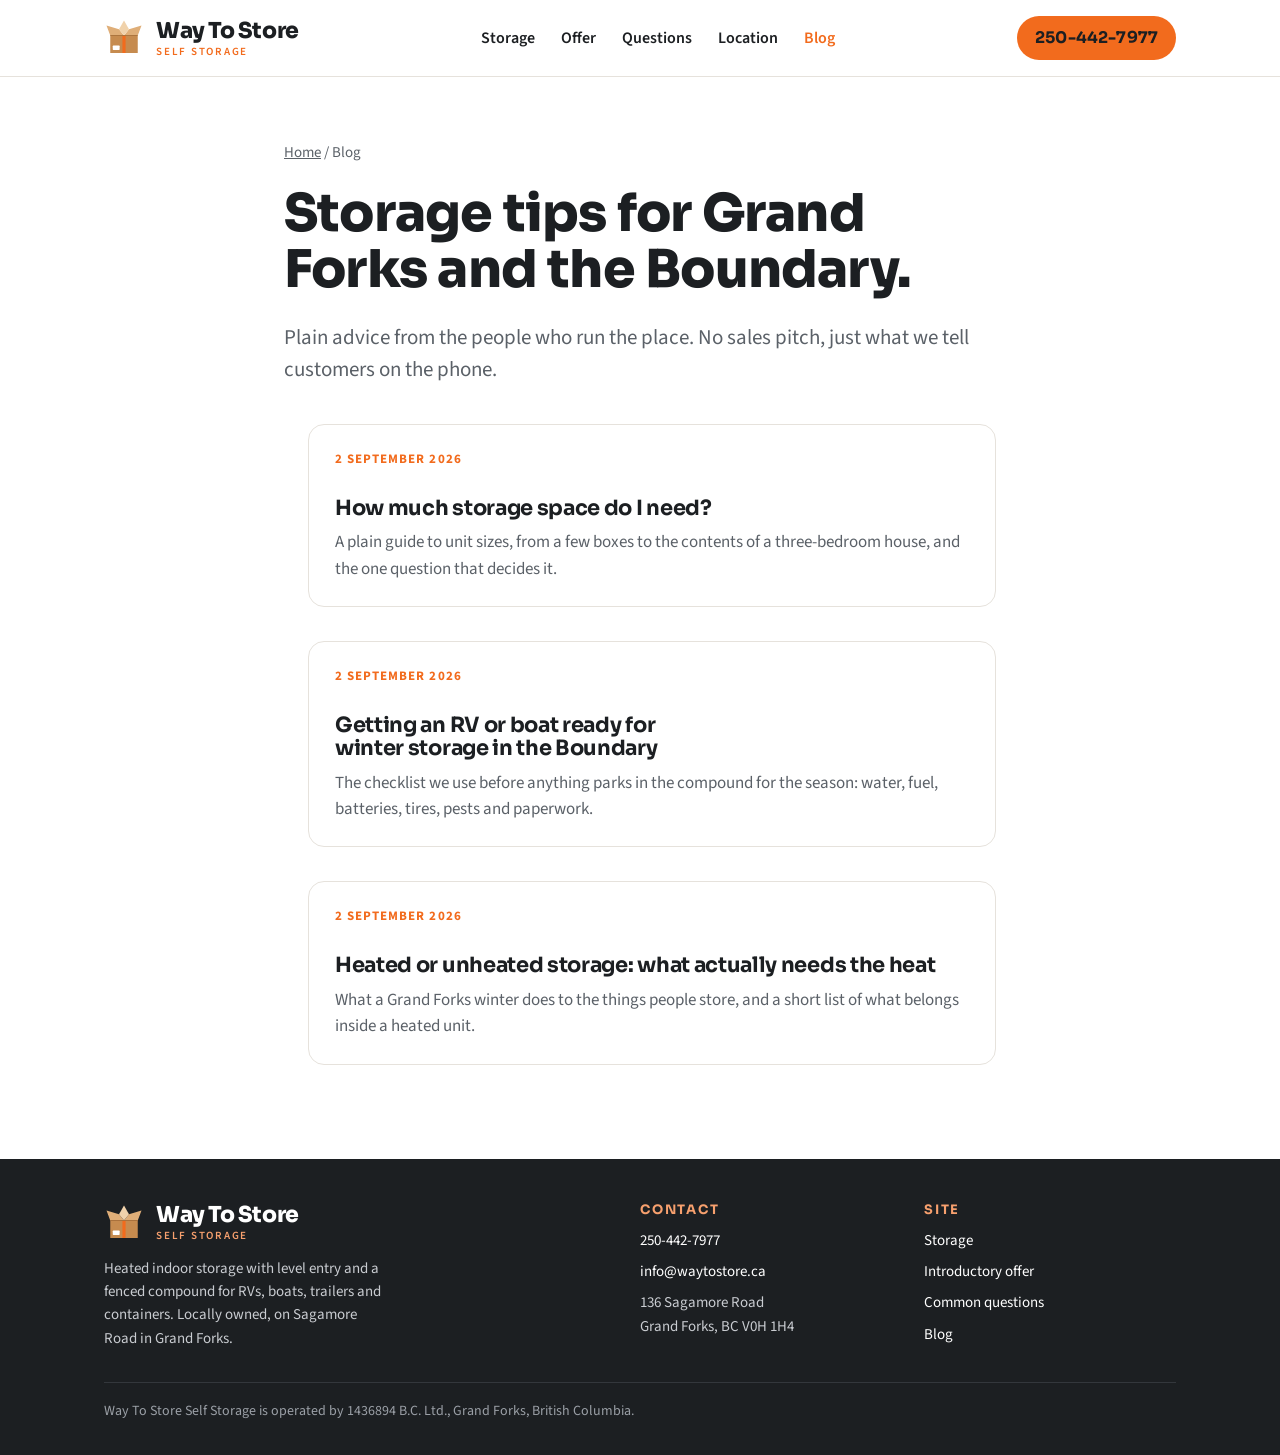
==== blog/index.html @ 2ebb9763 "Design v3: charcoal + tangerine palette, Sora headings, kraft carton logo Co-Authored-By: Claude Fab" ====
<!DOCTYPE html>
<html lang="en-CA">
<head>
<meta charset="utf-8">
<meta name="viewport" content="width=device-width, initial-scale=1">
<title>Storage Tips for Grand Forks and the Boundary | Way To Store Blog</title>
<meta name="description" content="Plain advice on storage from Way To Store Self Storage in Grand Forks, BC: choosing a unit size, preparing an RV or boat for winter storage, and what needs a heated unit.">
<link rel="canonical" href="https://waytostore.ca/blog/">
<link rel="icon" href="../favicon.svg" type="image/svg+xml">
<meta property="og:site_name" content="Way To Store Self Storage">
<meta property="og:title" content="Storage Tips | Way To Store Blog">
<meta property="og:description" content="Plain advice on storage from Way To Store Self Storage in Grand Forks, BC.">
<meta property="og:type" content="website">
<meta property="og:url" content="https://waytostore.ca/blog/">
<meta property="og:image" content="https://waytostore.ca/og-image.png">
<link rel="stylesheet" href="https://fonts.googleapis.com/css2?family=Sora:wght@600;700;800&family=Source+Sans+3:ital,wght@0,400;0,600;0,700;1,400&display=swap">
<link rel="stylesheet" href="../styles.css">
<script type="application/ld+json">
{
  "@context": "https://schema.org",
  "@type": "Blog",
  "name": "Way To Store Blog",
  "url": "https://waytostore.ca/blog/",
  "publisher": {"@type": "Organization", "name": "Way To Store Self Storage", "url": "https://waytostore.ca/"}
}
</script>
</head>
<body>
<header>
  <div class="wrap nav">
    <a class="brand" href="../"><svg class="mark" viewBox="0 0 64 64" aria-hidden="true"><path d="M10 28 H54 V56 H10 Z" fill="#c68b4f"/><path d="M10 28 L4 12 L24 18 L32 28 Z M54 28 L60 12 L40 18 L32 28 Z" fill="#dfae78"/><path d="M24 18 L32 4 L40 18 L32 28 Z" fill="#f0d2ab"/><rect x="29.5" y="28" width="5" height="28" fill="#f26b1d"/><path d="M10 28 H54" stroke="#a9713a" stroke-width="1.5"/><rect x="14" y="44" width="11" height="7" rx="1" fill="#ffffff"/></svg><span class="word"><b>Way To Store</b><small>Self Storage</small></span></a>
    <ul>
      <li><a href="../#storage">Storage</a></li>
      <li><a href="../#offer">Offer</a></li>
      <li><a href="../#faq">Questions</a></li>
      <li><a href="../#location">Location</a></li>
      <li><a href="../blog/" aria-current="page">Blog</a></li>
    </ul>
    <a class="btn" href="tel:+12504427977">250-442-7977</a>
  </div>
</header>

<main class="article">
  <div class="wrap">
    <div class="crumbs"><a href="../">Home</a> / Blog</div>
    <h1>Storage tips for Grand Forks and the Boundary.</h1>
    <p class="lede">Plain advice from the people who run the place. No sales pitch, just what we tell customers on the phone.</p>

    <ul class="post-list">
      <li>
        <time datetime="2026-09-02">2 September 2026</time>
        <h3><a href="how-much-storage-space-do-i-need.html">How much storage space do I need?</a></h3>
        <p>A plain guide to unit sizes, from a few boxes to the contents of a three-bedroom house, and the one question that decides it.</p>
      </li>
      <li>
        <time datetime="2026-09-02">2 September 2026</time>
        <h3><a href="winter-storage-rv-boat-boundary.html">Getting an RV or boat ready for winter storage in the Boundary</a></h3>
        <p>The checklist we use before anything parks in the compound for the season: water, fuel, batteries, tires, pests and paperwork.</p>
      </li>
      <li>
        <time datetime="2026-09-02">2 September 2026</time>
        <h3><a href="heated-vs-unheated-storage-grand-forks.html">Heated or unheated storage: what actually needs the heat</a></h3>
        <p>What a Grand Forks winter does to the things people store, and a short list of what belongs inside a heated unit.</p>
      </li>
    </ul>
  </div>
</main>

<footer>
  <div class="wrap">
    <div class="cols">
      <div>
        <a class="brand" href="../"><svg class="mark" viewBox="0 0 64 64" aria-hidden="true"><path d="M10 28 H54 V56 H10 Z" fill="#c68b4f"/><path d="M10 28 L4 12 L24 18 L32 28 Z M54 28 L60 12 L40 18 L32 28 Z" fill="#dfae78"/><path d="M24 18 L32 4 L40 18 L32 28 Z" fill="#f0d2ab"/><rect x="29.5" y="28" width="5" height="28" fill="#f26b1d"/><path d="M10 28 H54" stroke="#a9713a" stroke-width="1.5"/><rect x="14" y="44" width="11" height="7" rx="1" fill="#ffffff"/></svg><span class="word"><b>Way To Store</b><small>Self Storage</small></span></a>
        <p>Heated indoor storage with level entry and a fenced compound for RVs, boats, trailers and containers. Locally owned, on Sagamore Road in Grand Forks.</p>
      </div>
      <div>
        <h3>Contact</h3>
        <ul>
          <li><a href="tel:+12504427977">250-442-7977</a></li>
          <li><a href="mailto:info@waytostore.ca">info@waytostore.ca</a></li>
          <li>136 Sagamore Road<br>Grand Forks, BC V0H 1H4</li>
        </ul>
      </div>
      <div>
        <h3>Site</h3>
        <ul>
          <li><a href="../#storage">Storage</a></li>
          <li><a href="../#offer">Introductory offer</a></li>
          <li><a href="../#faq">Common questions</a></li>
          <li><a href="../blog/">Blog</a></li>
        </ul>
      </div>
    </div>
    <div class="legal">Way To Store Self Storage is operated by 1436894 B.C. Ltd., Grand Forks, British Columbia.</div>
  </div>
</footer>
</body>
</html>
---- styles.css ----
/* Way To Store Self Storage - shared styles
   Palette v3 (Mark, 2026-09-02): charcoal text on white, warm off-white tint bands, tangerine accent.
   Logo: kraft carton with tangerine tape. Deliberately distinct from HydraClean (navy / gold / red). */
:root{
  --white:#ffffff;
  --tint:#faf8f5;
  --tint-2:#f0ece6;
  --ink:#1c1f22;
  --ink-2:#5b6168;
  --line:#e6e2dc;
  --accent:#f26b1d;
  --accent-dark:#d5570f;
  --accent-soft:#fde3d3;
  --kraft:#c68b4f;
}
*{box-sizing:border-box}
html{scroll-behavior:smooth}
@media (prefers-reduced-motion: reduce){html{scroll-behavior:auto}}
body{margin:0;background:var(--white);color:var(--ink);font-family:"Source Sans 3","Segoe UI",Arial,sans-serif;font-size:18px;line-height:1.55}
a{color:var(--accent)}
a:focus-visible,button:focus-visible,summary:focus-visible{outline:3px solid var(--accent);outline-offset:3px}
img,svg{max-width:100%}
h1,h2,h3{font-family:"Sora","Segoe UI",Arial,sans-serif;line-height:1.08;margin:0;text-wrap:balance;letter-spacing:-.015em}
h1{font-size:clamp(40px,6vw,68px);font-weight:800}
h2{font-size:clamp(28px,3.8vw,40px);font-weight:700}
h3{font-size:22px;font-weight:700}
p{margin:0 0 16px;max-width:62ch}
.wrap{max-width:1120px;margin:0 auto;padding:0 24px}
.band{padding:72px 0}
.band.tint{background:var(--tint)}
.eyebrow{font-weight:700;font-size:14px;letter-spacing:.14em;text-transform:uppercase;color:var(--accent);margin-bottom:14px}
.btn{display:inline-block;background:var(--ink);color:var(--white);text-decoration:none;font-weight:700;padding:14px 24px;border-radius:999px;font-size:17px;white-space:nowrap;font-family:"Sora","Segoe UI",Arial,sans-serif;letter-spacing:.01em}
.btn:hover{background:#000}
.btn.ghost{background:transparent;color:var(--ink);border:2px solid var(--ink);padding:12px 22px}
.btn.ghost:hover{background:var(--tint)}
.btn.accent{background:var(--accent);color:var(--white)}
.btn.accent:hover{background:var(--accent-dark)}
.actions{display:flex;flex-wrap:wrap;gap:14px;margin-top:30px}

/* header + logo */
header{border-bottom:1px solid var(--line);background:var(--white);position:sticky;top:0;z-index:5}
.nav{display:flex;align-items:center;justify-content:space-between;gap:16px;height:76px}
.brand{display:flex;align-items:center;gap:12px;text-decoration:none;color:var(--ink)}
.brand .mark{width:40px;height:40px;flex:none}
.brand .word{display:flex;flex-direction:column;line-height:1}
.brand .word b{font-family:"Sora","Segoe UI",Arial,sans-serif;font-weight:800;font-size:22px;letter-spacing:-.02em}
.brand .word small{font-weight:600;font-size:11px;letter-spacing:.16em;text-transform:uppercase;color:var(--accent);margin-top:4px}
.nav ul{display:flex;gap:26px;list-style:none;margin:0;padding:0}
.nav ul a{color:var(--ink);text-decoration:none;font-weight:600;font-size:16px}
.nav ul a:hover,.nav ul a[aria-current]{color:var(--accent)}
.nav .btn{padding:10px 18px;font-size:16px;background:var(--accent);color:var(--ink)}
.nav .btn:hover{background:var(--accent-dark)}
@media (max-width:820px){
  .nav ul{display:none}
  .nav{height:64px}
  .brand .mark{width:34px;height:34px}
  .brand .word b{font-size:19px}
  .brand .word small{display:none}
  .nav .btn{padding:9px 14px;font-size:15px}
}

/* offer ribbon */
.ribbon{background:var(--accent);color:var(--ink)}
.ribbon .wrap{display:flex;flex-wrap:wrap;align-items:center;justify-content:space-between;gap:8px 24px;padding-top:11px;padding-bottom:11px;font-size:16px}
.ribbon strong{font-family:"Sora","Segoe UI",Arial,sans-serif;font-weight:700}
.ribbon a{color:var(--ink);font-weight:700;white-space:nowrap}

/* hero */
.hero{padding:84px 0 72px;background:
  radial-gradient(circle at 88% 12%, var(--accent-soft) 0 120px, transparent 121px),
  linear-gradient(var(--white),var(--white))}
.hero .grid{display:grid;grid-template-columns:minmax(0,7fr) minmax(0,5fr);gap:56px;align-items:center}
@media (max-width:860px){.hero .grid{grid-template-columns:1fr;gap:36px}.hero{background:var(--white)}}
.hero p.lede{font-size:21px;color:var(--ink-2);margin-top:22px}
.hero-card{background:var(--tint);border-radius:20px;padding:28px 28px 24px;border:1px solid var(--line)}
.hero-card .mark{width:56px;height:56px;margin-bottom:18px}
.facts{display:grid;gap:0;margin:0}
.facts div{display:grid;grid-template-columns:118px 1fr;gap:12px;font-size:16px;border-top:1px solid var(--line);padding:12px 0}
.facts div:first-child{border-top:0;padding-top:0}
.facts dt{color:var(--accent);font-weight:700;letter-spacing:.06em;text-transform:uppercase;font-size:12px;padding-top:4px}
.facts dd{margin:0}

/* why strip */
.why{display:grid;grid-template-columns:repeat(4,1fr);gap:24px;margin-top:40px}
@media (max-width:900px){.why{grid-template-columns:repeat(2,1fr)}}
@media (max-width:520px){.why{grid-template-columns:1fr}}
.why div{background:var(--white);border:1px solid var(--line);border-radius:16px;padding:22px 22px 20px}
.why svg{width:36px;height:36px;color:var(--accent);display:block;margin-bottom:14px}
.why h3{font-size:19px;margin-bottom:6px}
.why p{font-size:16px;color:var(--ink-2);margin:0}

/* offerings */
.two{display:grid;grid-template-columns:1fr 1fr;gap:28px;margin-top:40px}
@media (max-width:760px){.two{grid-template-columns:1fr}}
.offer{background:var(--white);border:1px solid var(--line);border-radius:20px;padding:32px 30px 28px}
.offer .num{font-family:"Sora","Segoe UI",Arial,sans-serif;font-weight:700;font-size:13px;letter-spacing:.16em;color:var(--accent);margin-bottom:12px}
.offer h3,.step h3{margin-bottom:10px}
.offer ul{margin:18px 0 0;padding-left:0;list-style:none;display:grid;gap:10px}
.offer li{padding-left:28px;position:relative;font-size:17px}
.offer li::before{content:"";position:absolute;left:0;top:6px;width:16px;height:16px;border-radius:50%;background:var(--accent-soft)}
.offer li::after{content:"";position:absolute;left:5px;top:9px;width:6px;height:9px;border-right:2.5px solid var(--accent);border-bottom:2.5px solid var(--accent);transform:rotate(45deg)}

/* introductory offer block */
.offer-block{margin-top:44px;display:grid;grid-template-columns:minmax(0,5fr) minmax(0,7fr);border-radius:20px;overflow:hidden;border:1px solid var(--line)}
@media (max-width:760px){.offer-block{grid-template-columns:1fr}}
.offer-block .price{background:var(--accent);color:var(--ink);padding:36px 30px;display:flex;flex-direction:column;justify-content:center}
.offer-block .price .label{font-weight:700;font-size:13px;letter-spacing:.16em;text-transform:uppercase}
.offer-block .price .big{font-family:"Sora","Segoe UI",Arial,sans-serif;font-weight:800;font-size:clamp(48px,6vw,72px);line-height:1;margin:10px 0 6px;letter-spacing:-.03em}
.offer-block .price .sub{font-size:19px;font-weight:600}
.offer-block .terms{padding:34px 30px;background:var(--white)}
.offer-block .terms p{margin-bottom:12px}
.offer-block .terms .fine{font-size:15px;color:var(--ink-2);margin:0}
.offer-block .actions{margin-top:20px}

/* steps */
.steps{display:grid;grid-template-columns:repeat(3,1fr);gap:28px;margin-top:40px}
@media (max-width:760px){.steps{grid-template-columns:1fr}}
.step{border-top:3px solid var(--accent);padding-top:18px}
.step .n{font-family:"Sora","Segoe UI",Arial,sans-serif;font-weight:800;font-size:15px;color:var(--accent);letter-spacing:.1em;margin-bottom:8px}
.step p{font-size:17px;color:var(--ink-2);margin:0}

/* faq */
.faq{margin-top:36px;border-top:1px solid var(--line)}
.faq details{border-bottom:1px solid var(--line)}
.faq summary{cursor:pointer;list-style:none;padding:18px 44px 18px 0;font-weight:600;font-size:19px;position:relative}
.faq summary::-webkit-details-marker{display:none}
.faq summary::after{content:"";position:absolute;right:6px;top:50%;width:12px;height:12px;border-right:3px solid var(--accent);border-bottom:3px solid var(--accent);transform:translateY(-70%) rotate(45deg);transition:transform .15s}
.faq details[open] summary::after{transform:translateY(-30%) rotate(-135deg)}
.faq details p{padding:0 0 18px;color:var(--ink-2);font-size:17px;margin:0}

/* location */
.loc{display:grid;grid-template-columns:minmax(0,5fr) minmax(0,7fr);gap:40px;align-items:start;margin-top:40px}
@media (max-width:860px){.loc{grid-template-columns:1fr}}
.map{aspect-ratio:4/3;border:0;width:100%;background:var(--tint);border-radius:20px}
address{font-style:normal;font-size:19px;line-height:1.5}
.contact-list{list-style:none;padding:0;margin:22px 0 0;display:grid;gap:12px;font-size:18px}
.contact-list span{display:block;font-size:12px;letter-spacing:.1em;text-transform:uppercase;color:var(--accent);font-weight:700}

/* blog */
.post-list{list-style:none;padding:0;margin:40px 0 0;display:grid;gap:22px}
.post-list li{background:var(--white);border:1px solid var(--line);border-radius:16px;padding:24px 26px;max-width:760px}
.post-list time{display:block;font-size:13px;letter-spacing:.08em;text-transform:uppercase;color:var(--accent);font-weight:700;margin-bottom:8px}
.post-list h3 a{color:var(--ink);text-decoration:none}
.post-list h3 a:hover{color:var(--accent)}
.post-list p{color:var(--ink-2);font-size:17px;margin:10px 0 0}
.article{padding:64px 0 72px}
.article .wrap{max-width:760px}
.article time{display:block;font-size:13px;letter-spacing:.08em;text-transform:uppercase;color:var(--accent);font-weight:700;margin-bottom:14px}
.article h1{font-size:clamp(34px,5vw,52px)}
.article .lede{font-size:21px;color:var(--ink-2);margin:22px 0 32px}
.article h2{font-size:28px;margin:40px 0 12px}
.article h3{font-size:21px;margin:28px 0 8px}
.article p,.article li{max-width:none}
.article ul,.article ol{padding-left:24px;margin:0 0 16px}
.article li{margin:6px 0}
.article table{border-collapse:collapse;width:100%;font-size:17px;margin:8px 0 20px}
.article th,.article td{text-align:left;padding:10px 12px;border-bottom:1px solid var(--line);vertical-align:top}
.article th{font-size:13px;letter-spacing:.08em;text-transform:uppercase;color:var(--accent)}
.tablewrap{overflow-x:auto}
.callout{border-radius:16px;background:var(--tint);padding:20px 24px;margin:28px 0;border:1px solid var(--line)}
.callout p{margin:0}
.crumbs{font-size:15px;color:var(--ink-2);margin-bottom:22px}
.crumbs a{color:var(--ink-2)}

/* footer */
footer{background:var(--ink);color:#c9ccd1;padding:44px 0 32px;font-size:15px}
footer .cols{display:grid;grid-template-columns:2fr 1fr 1fr;gap:32px}
@media (max-width:760px){footer .cols{grid-template-columns:1fr}}
footer .brand{color:var(--white)}
footer .brand .word small{color:#f7a06e}
footer p{color:#c9ccd1;margin:14px 0 0;max-width:40ch}
footer h3{font-size:13px;letter-spacing:.14em;text-transform:uppercase;color:#f7a06e;margin-bottom:12px}
footer ul{list-style:none;padding:0;margin:0;display:grid;gap:8px}
footer a{color:var(--white);text-decoration:none}
footer a:hover{text-decoration:underline}
footer .legal{border-top:1px solid #33373c;margin-top:32px;padding-top:18px;font-size:14px;color:#9a9fa6}
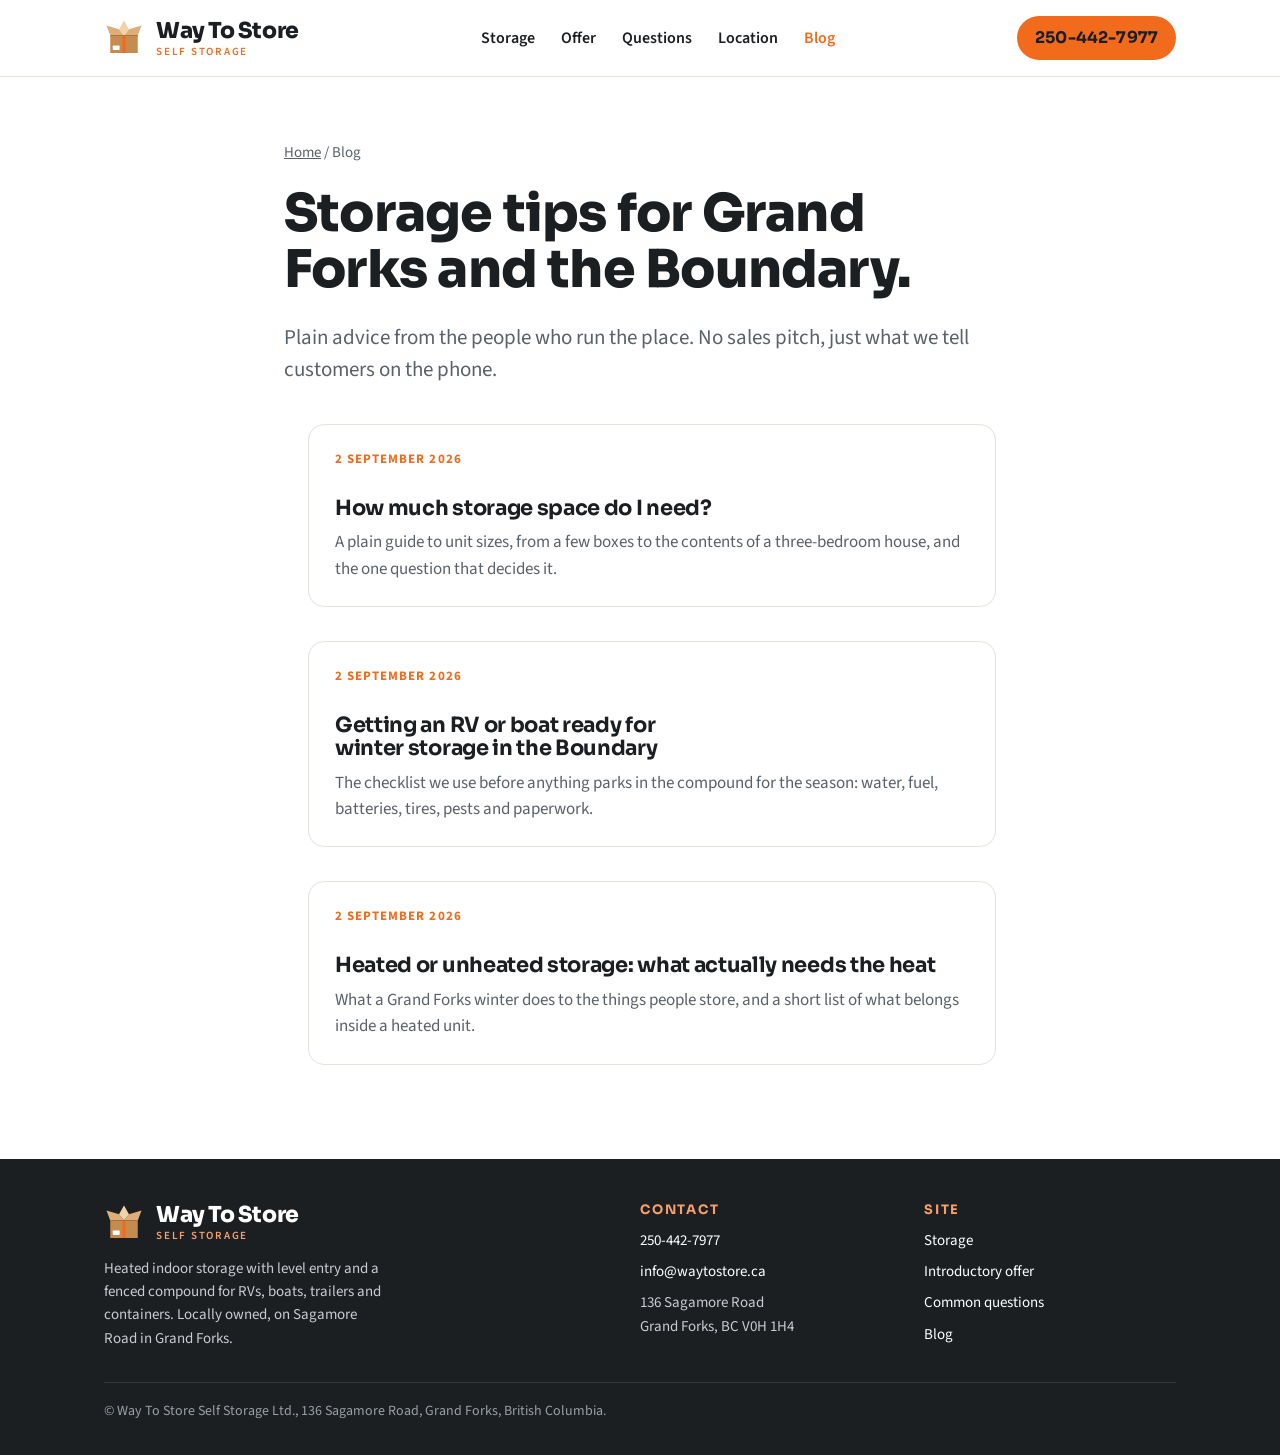
==== commit 63f27b55: "Brand the legal name: Way To Store Self Storage Ltd. Co-Authored-By: Claude Fable 5.1 <noreply@anthr" ====
--- a/blog/index.html
+++ b/blog/index.html
@@ -14,7 +14,7 @@
 <meta property="og:url" content="https://waytostore.ca/blog/">
 <meta property="og:image" content="https://waytostore.ca/og-image.png">
 <link rel="stylesheet" href="https://fonts.googleapis.com/css2?family=Sora:wght@600;700;800&family=Source+Sans+3:ital,wght@0,400;0,600;0,700;1,400&display=swap">
-<link rel="stylesheet" href="../styles.css">
+<link rel="stylesheet" href="../styles.css?v=5">
 <script type="application/ld+json">
 {
   "@context": "https://schema.org",
@@ -91,7 +91,7 @@
         </ul>
       </div>
     </div>
-    <div class="legal">Way To Store Self Storage is operated by 1436894 B.C. Ltd., Grand Forks, British Columbia.</div>
+    <div class="legal">&copy; Way To Store Self Storage Ltd., 136 Sagamore Road, Grand Forks, British Columbia.</div>
   </div>
 </footer>
 </body>
--- a/styles.css
+++ b/styles.css
@@ -66,19 +66,21 @@
 .ribbon a{color:var(--ink);font-weight:700;white-space:nowrap}
 
 /* hero */
-.hero{padding:84px 0 72px;background:
-  radial-gradient(circle at 88% 12%, var(--accent-soft) 0 120px, transparent 121px),
-  linear-gradient(var(--white),var(--white))}
+.hero{padding:64px 0 60px;background:var(--white)}
 .hero .grid{display:grid;grid-template-columns:minmax(0,7fr) minmax(0,5fr);gap:56px;align-items:center}
-@media (max-width:860px){.hero .grid{grid-template-columns:1fr;gap:36px}.hero{background:var(--white)}}
+@media (max-width:860px){.hero .grid{grid-template-columns:1fr;gap:36px}}
 .hero p.lede{font-size:21px;color:var(--ink-2);margin-top:22px}
-.hero-card{background:var(--tint);border-radius:20px;padding:28px 28px 24px;border:1px solid var(--line)}
-.hero-card .mark{width:56px;height:56px;margin-bottom:18px}
-.facts{display:grid;gap:0;margin:0}
-.facts div{display:grid;grid-template-columns:118px 1fr;gap:12px;font-size:16px;border-top:1px solid var(--line);padding:12px 0}
-.facts div:first-child{border-top:0;padding-top:0}
-.facts dt{color:var(--accent);font-weight:700;letter-spacing:.06em;text-transform:uppercase;font-size:12px;padding-top:4px}
-.facts dd{margin:0}
+.hero-offer{background:var(--accent);color:var(--ink);border-radius:20px;padding:34px 32px 30px;box-shadow:0 12px 32px rgba(242,107,29,.28)}
+.hero-offer .label{font-weight:800;font-size:13px;letter-spacing:.18em;text-transform:uppercase}
+.hero-offer .big{font-family:"Sora","Segoe UI",Arial,sans-serif;font-weight:800;font-size:clamp(56px,7vw,84px);line-height:.95;margin:12px 0 4px;letter-spacing:-.03em}
+.hero-offer .sub{font-family:"Sora","Segoe UI",Arial,sans-serif;font-weight:700;font-size:26px;line-height:1.15}
+.hero-offer .terms{font-size:15px;margin:14px 0 0;color:var(--ink);opacity:.85;max-width:none}
+.hero-offer .btn{margin-top:22px;font-size:18px;padding:16px 26px}
+.facts-strip{display:grid;grid-template-columns:repeat(5,1fr);gap:18px;margin:44px 0 0;padding-top:20px;border-top:3px solid var(--ink)}
+@media (max-width:900px){.facts-strip{grid-template-columns:repeat(2,1fr)}}
+@media (max-width:520px){.facts-strip{grid-template-columns:1fr}}
+.facts-strip dt{color:var(--accent);font-weight:800;letter-spacing:.1em;text-transform:uppercase;font-size:12px;margin-bottom:4px}
+.facts-strip dd{margin:0;font-size:16px}
 
 /* why strip */
 .why{display:grid;grid-template-columns:repeat(4,1fr);gap:24px;margin-top:40px}
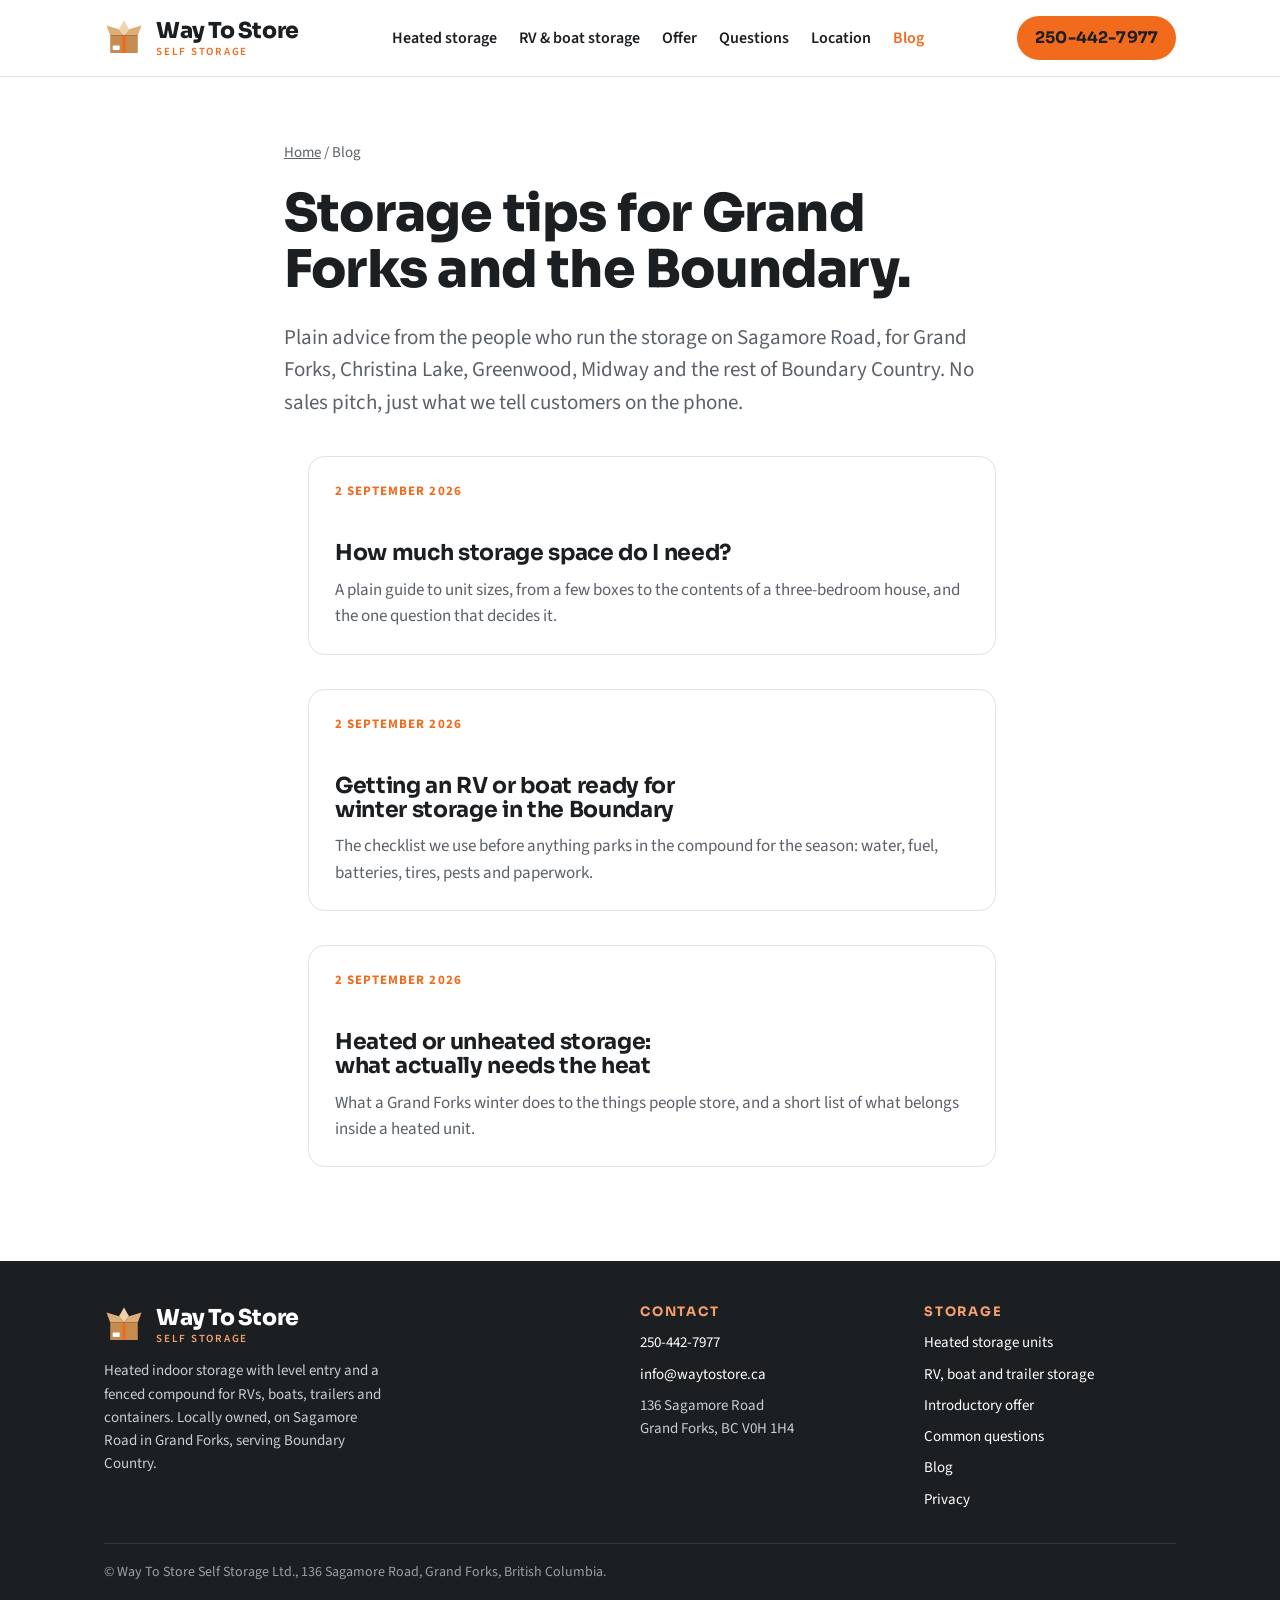
==== commit a04516b6: "SEO pass: heated + RV/boat service pages, privacy page, self-hosted fonts, phone menu, generated FAQ" ====
--- a/blog/index.html
+++ b/blog/index.html
@@ -3,8 +3,8 @@
 <head>
 <meta charset="utf-8">
 <meta name="viewport" content="width=device-width, initial-scale=1">
-<title>Storage Tips for Grand Forks and the Boundary | Way To Store Blog</title>
-<meta name="description" content="Plain advice on storage from Way To Store Self Storage in Grand Forks, BC: choosing a unit size, preparing an RV or boat for winter storage, and what needs a heated unit.">
+<title>Storage Tips for Grand Forks &amp; the Boundary | Way To Store</title>
+<meta name="description" content="Plain storage advice from Way To Store in Grand Forks, BC: choosing a unit size, winter RV and boat prep, and what needs a heated unit.">
 <link rel="canonical" href="https://waytostore.ca/blog/">
 <link rel="icon" href="../favicon.svg" type="image/svg+xml">
 <meta property="og:site_name" content="Way To Store Self Storage">
@@ -13,8 +13,10 @@
 <meta property="og:type" content="website">
 <meta property="og:url" content="https://waytostore.ca/blog/">
 <meta property="og:image" content="https://waytostore.ca/og-image.png">
-<link rel="stylesheet" href="https://fonts.googleapis.com/css2?family=Sora:wght@600;700;800&family=Source+Sans+3:ital,wght@0,400;0,600;0,700;1,400&display=swap">
-<link rel="stylesheet" href="../styles.css?v=5">
+<meta property="og:locale" content="en_CA">
+<meta name="twitter:card" content="summary_large_image">
+<!-- fonts --><link rel="preload" href="../fonts/sora-normal-1.woff2" as="font" type="font/woff2" crossorigin><link rel="preload" href="../fonts/source-sans-3-normal-3.woff2" as="font" type="font/woff2" crossorigin><!-- /fonts -->
+<link rel="stylesheet" href="../styles.css?v=7">
 <script type="application/ld+json">
 {
   "@context": "https://schema.org",
@@ -24,19 +26,51 @@
   "publisher": {"@type": "Organization", "name": "Way To Store Self Storage", "url": "https://waytostore.ca/"}
 }
 </script>
+<script type="application/ld+json" data-gen="breadcrumbs">
+{
+  "@context": "https://schema.org",
+  "@type": "BreadcrumbList",
+  "itemListElement": [
+    {
+      "@type": "ListItem",
+      "position": 1,
+      "name": "Home",
+      "item": "https://waytostore.ca/"
+    },
+    {
+      "@type": "ListItem",
+      "position": 2,
+      "name": "Blog",
+      "item": "https://waytostore.ca/blog/"
+    }
+  ]
+}
+</script>
 </head>
 <body>
 <header>
   <div class="wrap nav">
     <a class="brand" href="../"><svg class="mark" viewBox="0 0 64 64" aria-hidden="true"><path d="M10 28 H54 V56 H10 Z" fill="#c68b4f"/><path d="M10 28 L4 12 L24 18 L32 28 Z M54 28 L60 12 L40 18 L32 28 Z" fill="#dfae78"/><path d="M24 18 L32 4 L40 18 L32 28 Z" fill="#f0d2ab"/><rect x="29.5" y="28" width="5" height="28" fill="#f26b1d"/><path d="M10 28 H54" stroke="#a9713a" stroke-width="1.5"/><rect x="14" y="44" width="11" height="7" rx="1" fill="#ffffff"/></svg><span class="word"><b>Way To Store</b><small>Self Storage</small></span></a>
-    <ul>
-      <li><a href="../#storage">Storage</a></li>
+    <ul class="nav-desktop">
+      <li><a href="../heated-storage-grand-forks.html">Heated storage</a></li>
+      <li><a href="../rv-boat-trailer-storage-grand-forks.html">RV &amp; boat storage</a></li>
       <li><a href="../#offer">Offer</a></li>
       <li><a href="../#faq">Questions</a></li>
       <li><a href="../#location">Location</a></li>
       <li><a href="../blog/" aria-current="page">Blog</a></li>
     </ul>
     <a class="btn" href="tel:+12504427977">250-442-7977</a>
+    <details class="nav-mobile">
+      <summary aria-label="Menu"><span></span><span></span><span></span></summary>
+      <ul>
+        <li><a href="../heated-storage-grand-forks.html">Heated storage</a></li>
+        <li><a href="../rv-boat-trailer-storage-grand-forks.html">RV &amp; boat storage</a></li>
+        <li><a href="../#offer">Offer</a></li>
+        <li><a href="../#faq">Questions</a></li>
+        <li><a href="../#location">Location</a></li>
+        <li><a href="../blog/" aria-current="page">Blog</a></li>
+      </ul>
+    </details>
   </div>
 </header>
 
@@ -44,22 +78,22 @@
   <div class="wrap">
     <div class="crumbs"><a href="../">Home</a> / Blog</div>
     <h1>Storage tips for Grand Forks and the Boundary.</h1>
-    <p class="lede">Plain advice from the people who run the place. No sales pitch, just what we tell customers on the phone.</p>
+    <p class="lede">Plain advice from the people who run the storage on Sagamore Road, for Grand Forks, Christina Lake, Greenwood, Midway and the rest of Boundary Country. No sales pitch, just what we tell customers on the phone.</p>
 
     <ul class="post-list">
       <li>
         <time datetime="2026-09-02">2 September 2026</time>
-        <h3><a href="how-much-storage-space-do-i-need.html">How much storage space do I need?</a></h3>
+        <h2><a href="how-much-storage-space-do-i-need.html">How much storage space do I need?</a></h2>
         <p>A plain guide to unit sizes, from a few boxes to the contents of a three-bedroom house, and the one question that decides it.</p>
       </li>
       <li>
         <time datetime="2026-09-02">2 September 2026</time>
-        <h3><a href="winter-storage-rv-boat-boundary.html">Getting an RV or boat ready for winter storage in the Boundary</a></h3>
+        <h2><a href="winter-storage-rv-boat-boundary.html">Getting an RV or boat ready for winter storage in the Boundary</a></h2>
         <p>The checklist we use before anything parks in the compound for the season: water, fuel, batteries, tires, pests and paperwork.</p>
       </li>
       <li>
         <time datetime="2026-09-02">2 September 2026</time>
-        <h3><a href="heated-vs-unheated-storage-grand-forks.html">Heated or unheated storage: what actually needs the heat</a></h3>
+        <h2><a href="heated-vs-unheated-storage-grand-forks.html">Heated or unheated storage: what actually needs the heat</a></h2>
         <p>What a Grand Forks winter does to the things people store, and a short list of what belongs inside a heated unit.</p>
       </li>
     </ul>
@@ -71,7 +105,7 @@
     <div class="cols">
       <div>
         <a class="brand" href="../"><svg class="mark" viewBox="0 0 64 64" aria-hidden="true"><path d="M10 28 H54 V56 H10 Z" fill="#c68b4f"/><path d="M10 28 L4 12 L24 18 L32 28 Z M54 28 L60 12 L40 18 L32 28 Z" fill="#dfae78"/><path d="M24 18 L32 4 L40 18 L32 28 Z" fill="#f0d2ab"/><rect x="29.5" y="28" width="5" height="28" fill="#f26b1d"/><path d="M10 28 H54" stroke="#a9713a" stroke-width="1.5"/><rect x="14" y="44" width="11" height="7" rx="1" fill="#ffffff"/></svg><span class="word"><b>Way To Store</b><small>Self Storage</small></span></a>
-        <p>Heated indoor storage with level entry and a fenced compound for RVs, boats, trailers and containers. Locally owned, on Sagamore Road in Grand Forks.</p>
+        <p>Heated indoor storage with level entry and a fenced compound for RVs, boats, trailers and containers. Locally owned, on Sagamore Road in Grand Forks, serving Boundary Country.</p>
       </div>
       <div>
         <h3>Contact</h3>
@@ -82,12 +116,14 @@
         </ul>
       </div>
       <div>
-        <h3>Site</h3>
+        <h3>Storage</h3>
         <ul>
-          <li><a href="../#storage">Storage</a></li>
+          <li><a href="../heated-storage-grand-forks.html">Heated storage units</a></li>
+          <li><a href="../rv-boat-trailer-storage-grand-forks.html">RV, boat and trailer storage</a></li>
           <li><a href="../#offer">Introductory offer</a></li>
           <li><a href="../#faq">Common questions</a></li>
           <li><a href="../blog/">Blog</a></li>
+          <li><a href="../privacy.html">Privacy</a></li>
         </ul>
       </div>
     </div>
--- a/styles.css
+++ b/styles.css
@@ -1,6 +1,14 @@
 /* Way To Store Self Storage - shared styles
    Palette v3 (Mark, 2026-09-02): charcoal text on white, warm off-white tint bands, tangerine accent.
    Logo: kraft carton with tangerine tape. Deliberately distinct from HydraClean (navy / gold / red). */
+/* Self-hosted fonts (SIL OFL): Sora + Source Sans 3, latin subset, variable woff2 */
+@font-face{font-family:'Sora';font-style:normal;font-weight:600;font-display:swap;src:url('fonts/sora-normal-1.woff2') format('woff2');unicode-range:U+0000-00FF, U+0131, U+0152-0153, U+02BB-02BC, U+02C6, U+02DA, U+02DC, U+0304, U+0308, U+0329, U+2000-206F, U+20AC, U+2122, U+2191, U+2193, U+2212, U+2215, U+FEFF, U+FFFD}
+@font-face{font-family:'Sora';font-style:normal;font-weight:700;font-display:swap;src:url('fonts/sora-normal-1.woff2') format('woff2');unicode-range:U+0000-00FF, U+0131, U+0152-0153, U+02BB-02BC, U+02C6, U+02DA, U+02DC, U+0304, U+0308, U+0329, U+2000-206F, U+20AC, U+2122, U+2191, U+2193, U+2212, U+2215, U+FEFF, U+FFFD}
+@font-face{font-family:'Sora';font-style:normal;font-weight:800;font-display:swap;src:url('fonts/sora-normal-1.woff2') format('woff2');unicode-range:U+0000-00FF, U+0131, U+0152-0153, U+02BB-02BC, U+02C6, U+02DA, U+02DC, U+0304, U+0308, U+0329, U+2000-206F, U+20AC, U+2122, U+2191, U+2193, U+2212, U+2215, U+FEFF, U+FFFD}
+@font-face{font-family:'Source Sans 3';font-style:italic;font-weight:400;font-display:swap;src:url('fonts/source-sans-3-italic-2.woff2') format('woff2');unicode-range:U+0000-00FF, U+0131, U+0152-0153, U+02BB-02BC, U+02C6, U+02DA, U+02DC, U+0304, U+0308, U+0329, U+2000-206F, U+20AC, U+2122, U+2191, U+2193, U+2212, U+2215, U+FEFF, U+FFFD}
+@font-face{font-family:'Source Sans 3';font-style:normal;font-weight:400;font-display:swap;src:url('fonts/source-sans-3-normal-3.woff2') format('woff2');unicode-range:U+0000-00FF, U+0131, U+0152-0153, U+02BB-02BC, U+02C6, U+02DA, U+02DC, U+0304, U+0308, U+0329, U+2000-206F, U+20AC, U+2122, U+2191, U+2193, U+2212, U+2215, U+FEFF, U+FFFD}
+@font-face{font-family:'Source Sans 3';font-style:normal;font-weight:600;font-display:swap;src:url('fonts/source-sans-3-normal-3.woff2') format('woff2');unicode-range:U+0000-00FF, U+0131, U+0152-0153, U+02BB-02BC, U+02C6, U+02DA, U+02DC, U+0304, U+0308, U+0329, U+2000-206F, U+20AC, U+2122, U+2191, U+2193, U+2212, U+2215, U+FEFF, U+FFFD}
+@font-face{font-family:'Source Sans 3';font-style:normal;font-weight:700;font-display:swap;src:url('fonts/source-sans-3-normal-3.woff2') format('woff2');unicode-range:U+0000-00FF, U+0131, U+0152-0153, U+02BB-02BC, U+02C6, U+02DA, U+02DC, U+0304, U+0308, U+0329, U+2000-206F, U+20AC, U+2122, U+2191, U+2193, U+2212, U+2215, U+FEFF, U+FFFD}
 :root{
   --white:#ffffff;
   --tint:#faf8f5;
@@ -45,13 +53,22 @@
 .brand .word{display:flex;flex-direction:column;line-height:1}
 .brand .word b{font-family:"Sora","Segoe UI",Arial,sans-serif;font-weight:800;font-size:22px;letter-spacing:-.02em}
 .brand .word small{font-weight:600;font-size:11px;letter-spacing:.16em;text-transform:uppercase;color:var(--accent);margin-top:4px}
-.nav ul{display:flex;gap:26px;list-style:none;margin:0;padding:0}
+.nav ul{list-style:none;margin:0;padding:0}
+.nav-desktop{display:flex;gap:22px}
 .nav ul a{color:var(--ink);text-decoration:none;font-weight:600;font-size:16px}
 .nav ul a:hover,.nav ul a[aria-current]{color:var(--accent)}
+.nav-mobile{display:none;position:relative}
+.nav-mobile summary{list-style:none;cursor:pointer;width:44px;height:44px;display:flex;flex-direction:column;justify-content:center;gap:5px;padding:0 10px;border:2px solid var(--ink);border-radius:10px}
+.nav-mobile summary::-webkit-details-marker{display:none}
+.nav-mobile summary span{display:block;height:3px;background:var(--ink);border-radius:2px}
+.nav-mobile ul{position:absolute;right:0;top:54px;background:var(--white);border:1px solid var(--line);border-radius:14px;box-shadow:0 14px 34px rgba(0,0,0,.14);padding:8px;min-width:240px;display:grid}
+.nav-mobile ul a{display:block;padding:13px 14px;font-size:17px;border-radius:8px}
+.nav-mobile ul a:hover{background:var(--tint)}
 .nav .btn{padding:10px 18px;font-size:16px;background:var(--accent);color:var(--ink)}
 .nav .btn:hover{background:var(--accent-dark)}
-@media (max-width:820px){
-  .nav ul{display:none}
+@media (max-width:980px){
+  .nav-desktop{display:none}
+  .nav-mobile{display:block}
   .nav{height:64px}
   .brand .mark{width:34px;height:34px}
   .brand .word b{font-size:19px}
@@ -176,3 +193,25 @@
 footer a{color:var(--white);text-decoration:none}
 footer a:hover{text-decoration:underline}
 footer .legal{border-top:1px solid #33373c;margin-top:32px;padding-top:18px;font-size:14px;color:#9a9fa6}
+
+/* service pages, related reading, small helpers (SEO pass 2026-09-21) */
+.hero.service{padding:48px 0 56px}
+.hero.service h1{max-width:18ch}
+.hero.service .lede{max-width:60ch}
+.section-intro{font-size:19px;color:var(--ink-2);margin:14px 0 0;max-width:70ch}
+.prose{margin-top:22px}
+.prose p{max-width:70ch;font-size:18px}
+.why.three{grid-template-columns:repeat(3,1fr)}
+@media (max-width:900px){.why.three{grid-template-columns:1fr}}
+.muted-note{margin:26px 0 0;color:var(--ink-2);font-size:17px;max-width:70ch}
+.after-list{margin:18px 0 0;font-size:17px}
+.cta-row{display:flex;flex-wrap:wrap;gap:24px 48px;align-items:center;justify-content:space-between}
+.cta-row p{margin:12px 0 0;color:var(--ink-2)}
+.cta-row .actions{margin-top:0}
+.post-list h2{font-size:22px}
+.post-list h2 a{color:var(--ink);text-decoration:none}
+.post-list h2 a:hover{color:var(--accent)}
+.related{margin-top:44px;padding-top:22px;border-top:3px solid var(--ink)}
+.related h2{font-size:20px;margin:0 0 10px}
+.related ul{list-style:none;padding:0;margin:0;display:grid;gap:8px}
+.related a{font-weight:600}
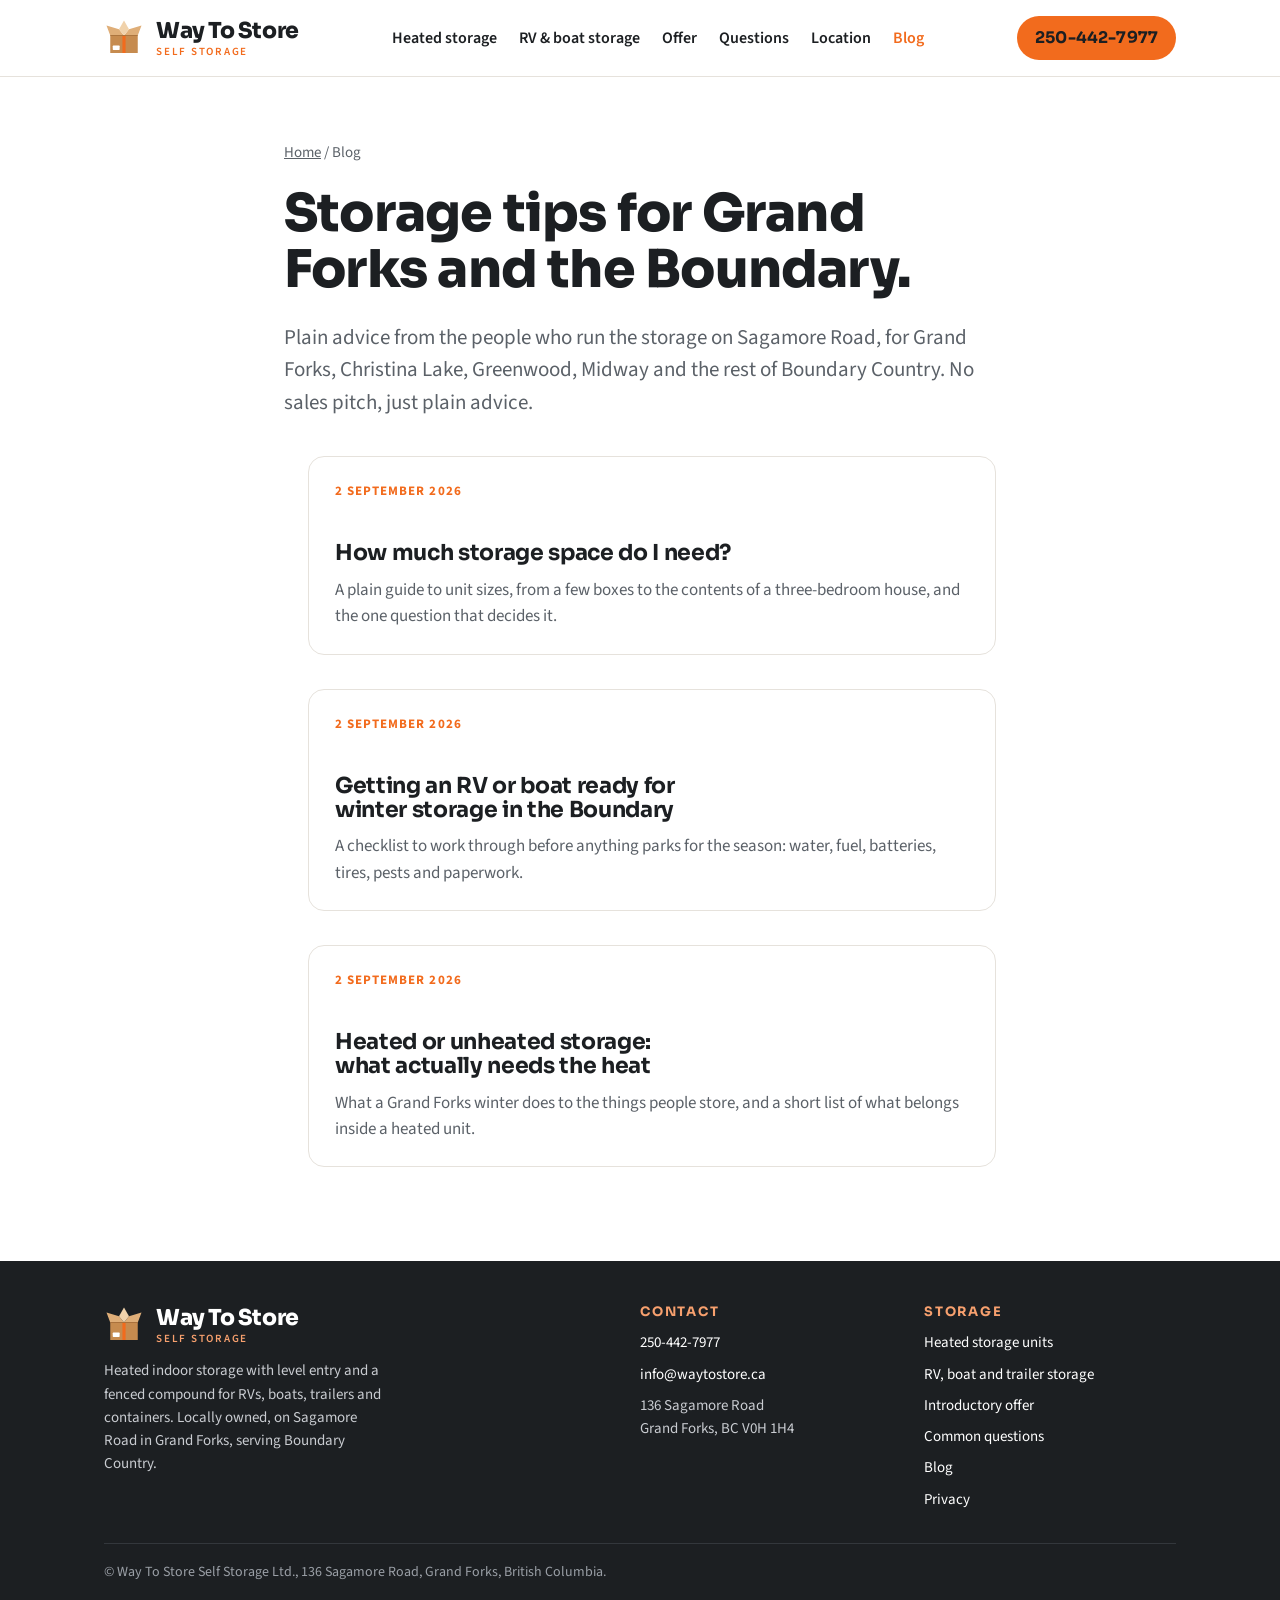
==== commit 2b4dcf77: "Review fixes: remove non-existent cold-unit tier, resolve prohibited-items contradiction, drop unver" ====
--- a/blog/index.html
+++ b/blog/index.html
@@ -7,6 +7,7 @@
 <meta name="description" content="Plain storage advice from Way To Store in Grand Forks, BC: choosing a unit size, winter RV and boat prep, and what needs a heated unit.">
 <link rel="canonical" href="https://waytostore.ca/blog/">
 <link rel="icon" href="../favicon.svg" type="image/svg+xml">
+<link rel="icon" href="../favicon.ico" sizes="32x32">
 <meta property="og:site_name" content="Way To Store Self Storage">
 <meta property="og:title" content="Storage Tips | Way To Store Blog">
 <meta property="og:description" content="Plain advice on storage from Way To Store Self Storage in Grand Forks, BC.">
@@ -78,7 +79,7 @@
   <div class="wrap">
     <div class="crumbs"><a href="../">Home</a> / Blog</div>
     <h1>Storage tips for Grand Forks and the Boundary.</h1>
-    <p class="lede">Plain advice from the people who run the storage on Sagamore Road, for Grand Forks, Christina Lake, Greenwood, Midway and the rest of Boundary Country. No sales pitch, just what we tell customers on the phone.</p>
+    <p class="lede">Plain advice from the people who run the storage on Sagamore Road, for Grand Forks, Christina Lake, Greenwood, Midway and the rest of Boundary Country. No sales pitch, just plain advice.</p>
 
     <ul class="post-list">
       <li>
@@ -89,7 +90,7 @@
       <li>
         <time datetime="2026-09-02">2 September 2026</time>
         <h2><a href="winter-storage-rv-boat-boundary.html">Getting an RV or boat ready for winter storage in the Boundary</a></h2>
-        <p>The checklist we use before anything parks in the compound for the season: water, fuel, batteries, tires, pests and paperwork.</p>
+        <p>A checklist to work through before anything parks for the season: water, fuel, batteries, tires, pests and paperwork.</p>
       </li>
       <li>
         <time datetime="2026-09-02">2 September 2026</time>
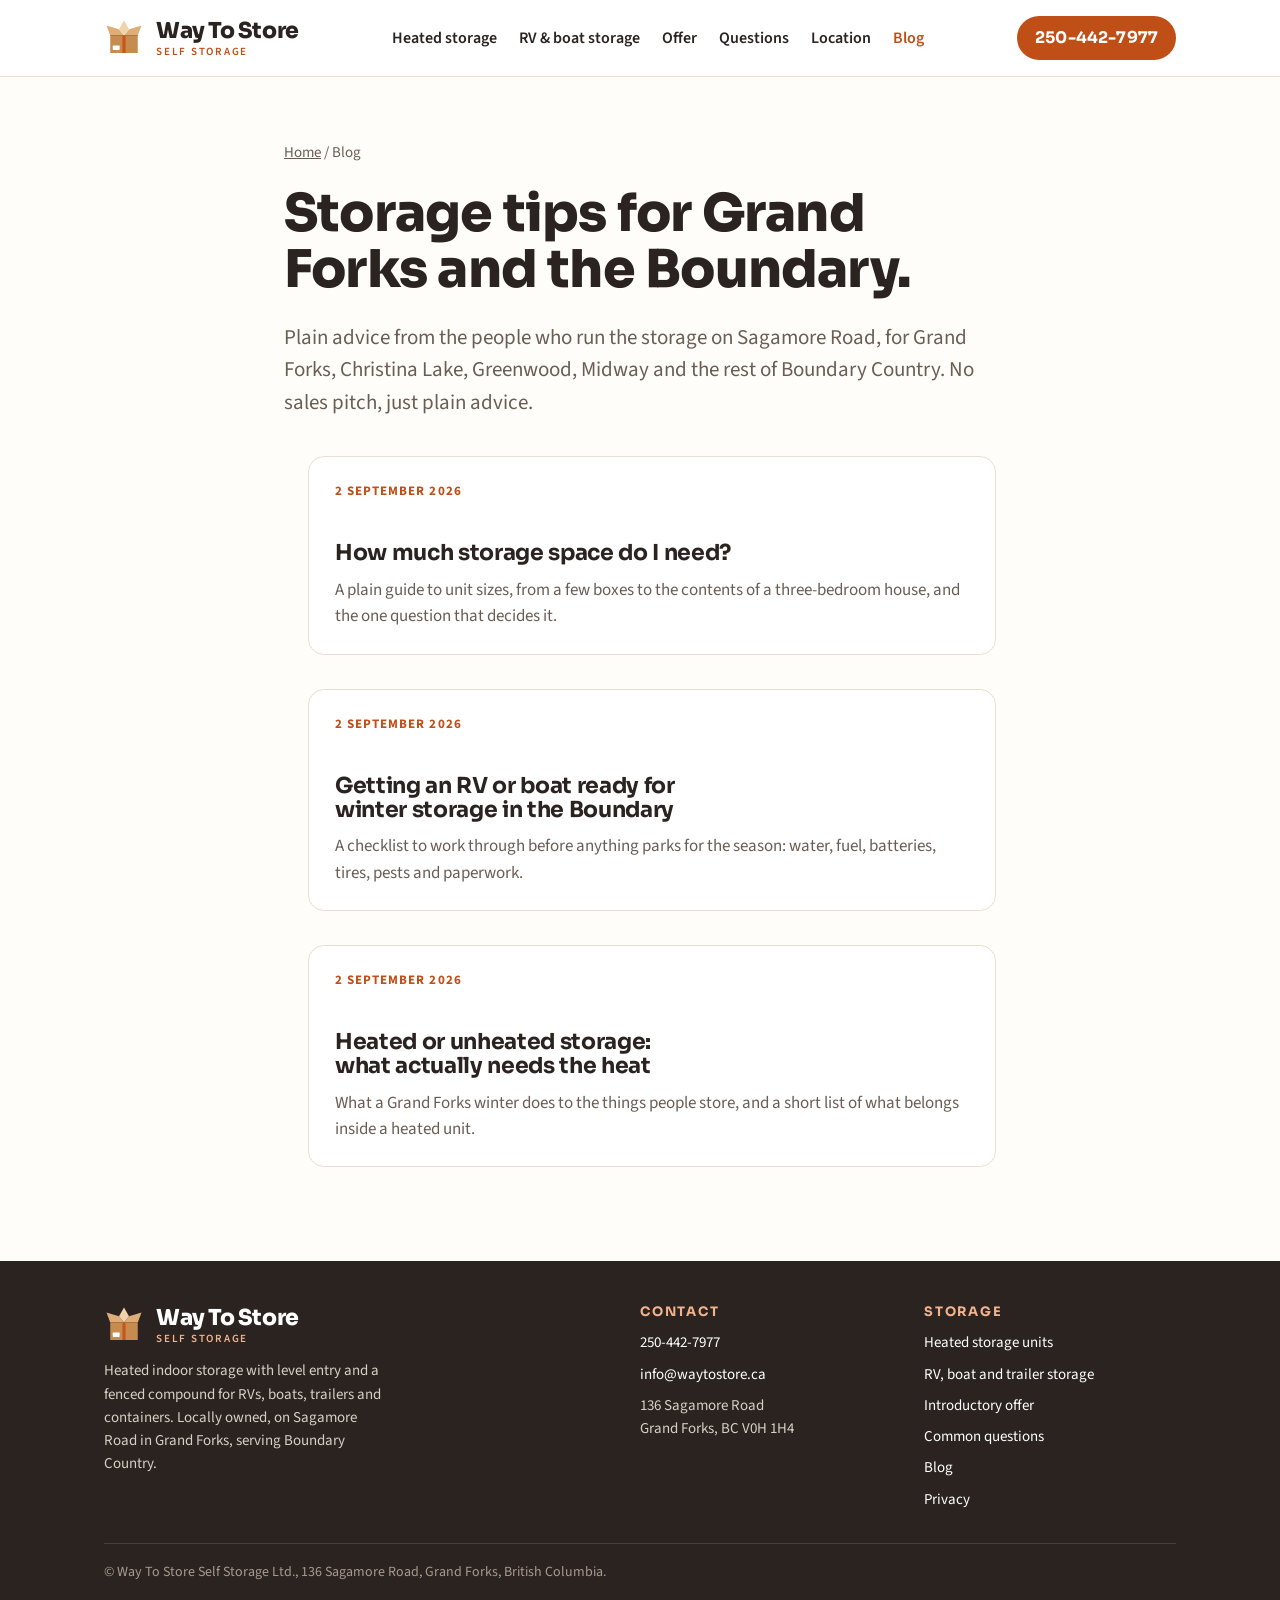
==== commit 6b07b580: "Palette v4: warm cream + espresso, deeper rust used as an accent, soft shadows Co-Authored-By: Claud" ====
--- a/blog/index.html
+++ b/blog/index.html
@@ -17,7 +17,7 @@
 <meta property="og:locale" content="en_CA">
 <meta name="twitter:card" content="summary_large_image">
 <!-- fonts --><link rel="preload" href="../fonts/sora-normal-1.woff2" as="font" type="font/woff2" crossorigin><link rel="preload" href="../fonts/source-sans-3-normal-3.woff2" as="font" type="font/woff2" crossorigin><!-- /fonts -->
-<link rel="stylesheet" href="../styles.css?v=7">
+<link rel="stylesheet" href="../styles.css?v=8">
 <script type="application/ld+json">
 {
   "@context": "https://schema.org",
@@ -51,7 +51,7 @@
 <body>
 <header>
   <div class="wrap nav">
-    <a class="brand" href="../"><svg class="mark" viewBox="0 0 64 64" aria-hidden="true"><path d="M10 28 H54 V56 H10 Z" fill="#c68b4f"/><path d="M10 28 L4 12 L24 18 L32 28 Z M54 28 L60 12 L40 18 L32 28 Z" fill="#dfae78"/><path d="M24 18 L32 4 L40 18 L32 28 Z" fill="#f0d2ab"/><rect x="29.5" y="28" width="5" height="28" fill="#f26b1d"/><path d="M10 28 H54" stroke="#a9713a" stroke-width="1.5"/><rect x="14" y="44" width="11" height="7" rx="1" fill="#ffffff"/></svg><span class="word"><b>Way To Store</b><small>Self Storage</small></span></a>
+    <a class="brand" href="../"><svg class="mark" viewBox="0 0 64 64" aria-hidden="true"><path d="M10 28 H54 V56 H10 Z" fill="#c68b4f"/><path d="M10 28 L4 12 L24 18 L32 28 Z M54 28 L60 12 L40 18 L32 28 Z" fill="#dfae78"/><path d="M24 18 L32 4 L40 18 L32 28 Z" fill="#f0d2ab"/><rect x="29.5" y="28" width="5" height="28" fill="#c8551b"/><path d="M10 28 H54" stroke="#a9713a" stroke-width="1.5"/><rect x="14" y="44" width="11" height="7" rx="1" fill="#ffffff"/></svg><span class="word"><b>Way To Store</b><small>Self Storage</small></span></a>
     <ul class="nav-desktop">
       <li><a href="../heated-storage-grand-forks.html">Heated storage</a></li>
       <li><a href="../rv-boat-trailer-storage-grand-forks.html">RV &amp; boat storage</a></li>
@@ -105,7 +105,7 @@
   <div class="wrap">
     <div class="cols">
       <div>
-        <a class="brand" href="../"><svg class="mark" viewBox="0 0 64 64" aria-hidden="true"><path d="M10 28 H54 V56 H10 Z" fill="#c68b4f"/><path d="M10 28 L4 12 L24 18 L32 28 Z M54 28 L60 12 L40 18 L32 28 Z" fill="#dfae78"/><path d="M24 18 L32 4 L40 18 L32 28 Z" fill="#f0d2ab"/><rect x="29.5" y="28" width="5" height="28" fill="#f26b1d"/><path d="M10 28 H54" stroke="#a9713a" stroke-width="1.5"/><rect x="14" y="44" width="11" height="7" rx="1" fill="#ffffff"/></svg><span class="word"><b>Way To Store</b><small>Self Storage</small></span></a>
+        <a class="brand" href="../"><svg class="mark" viewBox="0 0 64 64" aria-hidden="true"><path d="M10 28 H54 V56 H10 Z" fill="#c68b4f"/><path d="M10 28 L4 12 L24 18 L32 28 Z M54 28 L60 12 L40 18 L32 28 Z" fill="#dfae78"/><path d="M24 18 L32 4 L40 18 L32 28 Z" fill="#f0d2ab"/><rect x="29.5" y="28" width="5" height="28" fill="#c8551b"/><path d="M10 28 H54" stroke="#a9713a" stroke-width="1.5"/><rect x="14" y="44" width="11" height="7" rx="1" fill="#ffffff"/></svg><span class="word"><b>Way To Store</b><small>Self Storage</small></span></a>
         <p>Heated indoor storage with level entry and a fenced compound for RVs, boats, trailers and containers. Locally owned, on Sagamore Road in Grand Forks, serving Boundary Country.</p>
       </div>
       <div>
--- a/styles.css
+++ b/styles.css
@@ -1,6 +1,6 @@
 /* Way To Store Self Storage - shared styles
-   Palette v3 (Mark, 2026-09-02): charcoal text on white, warm off-white tint bands, tangerine accent.
-   Logo: kraft carton with tangerine tape. Deliberately distinct from HydraClean (navy / gold / red). */
+   Palette v4 (2026-09-21): warm cream ground, espresso text, deep rust accent used sparingly, soft shadows.
+   Logo: kraft carton with rust tape. Deliberately distinct from HydraClean (navy / gold / red). */
 /* Self-hosted fonts (SIL OFL): Sora + Source Sans 3, latin subset, variable woff2 */
 @font-face{font-family:'Sora';font-style:normal;font-weight:600;font-display:swap;src:url('fonts/sora-normal-1.woff2') format('woff2');unicode-range:U+0000-00FF, U+0131, U+0152-0153, U+02BB-02BC, U+02C6, U+02DA, U+02DC, U+0304, U+0308, U+0329, U+2000-206F, U+20AC, U+2122, U+2191, U+2193, U+2212, U+2215, U+FEFF, U+FFFD}
 @font-face{font-family:'Sora';font-style:normal;font-weight:700;font-display:swap;src:url('fonts/sora-normal-1.woff2') format('woff2');unicode-range:U+0000-00FF, U+0131, U+0152-0153, U+02BB-02BC, U+02C6, U+02DA, U+02DC, U+0304, U+0308, U+0329, U+2000-206F, U+20AC, U+2122, U+2191, U+2193, U+2212, U+2215, U+FEFF, U+FFFD}
@@ -11,20 +11,23 @@
 @font-face{font-family:'Source Sans 3';font-style:normal;font-weight:700;font-display:swap;src:url('fonts/source-sans-3-normal-3.woff2') format('woff2');unicode-range:U+0000-00FF, U+0131, U+0152-0153, U+02BB-02BC, U+02C6, U+02DA, U+02DC, U+0304, U+0308, U+0329, U+2000-206F, U+20AC, U+2122, U+2191, U+2193, U+2212, U+2215, U+FEFF, U+FFFD}
 :root{
   --white:#ffffff;
-  --tint:#faf8f5;
-  --tint-2:#f0ece6;
-  --ink:#1c1f22;
-  --ink-2:#5b6168;
-  --line:#e6e2dc;
-  --accent:#f26b1d;
-  --accent-dark:#d5570f;
-  --accent-soft:#fde3d3;
+  --ground:#fffdf9;
+  --tint:#f7f0e6;
+  --tint-2:#efe4d5;
+  --ink:#2a2320;
+  --ink-2:#6a5d54;
+  --line:#eadfd2;
+  --accent:#c04f17;
+  --accent-dark:#9a3d10;
+  --accent-soft:#fbe6d8;
+  --cream:#fff6ec;
   --kraft:#c68b4f;
+  --shadow:0 1px 2px rgba(42,35,32,.05),0 10px 28px rgba(42,35,32,.07);
 }
 *{box-sizing:border-box}
 html{scroll-behavior:smooth}
 @media (prefers-reduced-motion: reduce){html{scroll-behavior:auto}}
-body{margin:0;background:var(--white);color:var(--ink);font-family:"Source Sans 3","Segoe UI",Arial,sans-serif;font-size:18px;line-height:1.55}
+body{margin:0;background:var(--ground);color:var(--ink);font-family:"Source Sans 3","Segoe UI",Arial,sans-serif;font-size:18px;line-height:1.55}
 a{color:var(--accent)}
 a:focus-visible,button:focus-visible,summary:focus-visible{outline:3px solid var(--accent);outline-offset:3px}
 img,svg{max-width:100%}
@@ -37,8 +40,8 @@
 .band{padding:72px 0}
 .band.tint{background:var(--tint)}
 .eyebrow{font-weight:700;font-size:14px;letter-spacing:.14em;text-transform:uppercase;color:var(--accent);margin-bottom:14px}
-.btn{display:inline-block;background:var(--ink);color:var(--white);text-decoration:none;font-weight:700;padding:14px 24px;border-radius:999px;font-size:17px;white-space:nowrap;font-family:"Sora","Segoe UI",Arial,sans-serif;letter-spacing:.01em}
-.btn:hover{background:#000}
+.btn{display:inline-block;background:var(--accent);color:var(--white);text-decoration:none;font-weight:700;padding:14px 24px;border-radius:999px;font-size:17px;white-space:nowrap;font-family:"Sora","Segoe UI",Arial,sans-serif;letter-spacing:.01em}
+.btn:hover{background:var(--accent-dark)}
 .btn.ghost{background:transparent;color:var(--ink);border:2px solid var(--ink);padding:12px 22px}
 .btn.ghost:hover{background:var(--tint)}
 .btn.accent{background:var(--accent);color:var(--white)}
@@ -64,7 +67,7 @@
 .nav-mobile ul{position:absolute;right:0;top:54px;background:var(--white);border:1px solid var(--line);border-radius:14px;box-shadow:0 14px 34px rgba(0,0,0,.14);padding:8px;min-width:240px;display:grid}
 .nav-mobile ul a{display:block;padding:13px 14px;font-size:17px;border-radius:8px}
 .nav-mobile ul a:hover{background:var(--tint)}
-.nav .btn{padding:10px 18px;font-size:16px;background:var(--accent);color:var(--ink)}
+.nav .btn{padding:10px 18px;font-size:16px;background:var(--accent);color:var(--white)}
 .nav .btn:hover{background:var(--accent-dark)}
 @media (max-width:980px){
   .nav-desktop{display:none}
@@ -77,22 +80,23 @@
 }
 
 /* offer ribbon */
-.ribbon{background:var(--accent);color:var(--ink)}
+.ribbon{background:var(--accent-soft);color:var(--ink);border-bottom:1px solid var(--line)}
 .ribbon .wrap{display:flex;flex-wrap:wrap;align-items:center;justify-content:space-between;gap:8px 24px;padding-top:11px;padding-bottom:11px;font-size:16px}
 .ribbon strong{font-family:"Sora","Segoe UI",Arial,sans-serif;font-weight:700}
-.ribbon a{color:var(--ink);font-weight:700;white-space:nowrap}
+.ribbon a{color:var(--accent-dark);font-weight:700;white-space:nowrap}
 
 /* hero */
-.hero{padding:64px 0 60px;background:var(--white)}
+.hero{padding:64px 0 60px;background:var(--ground)}
 .hero .grid{display:grid;grid-template-columns:minmax(0,7fr) minmax(0,5fr);gap:56px;align-items:center}
 @media (max-width:860px){.hero .grid{grid-template-columns:1fr;gap:36px}}
 .hero p.lede{font-size:21px;color:var(--ink-2);margin-top:22px}
-.hero-offer{background:var(--accent);color:var(--ink);border-radius:20px;padding:34px 32px 30px;box-shadow:0 12px 32px rgba(242,107,29,.28)}
+.hero-offer{background:var(--accent);color:var(--white);border-radius:24px;padding:34px 32px 30px;box-shadow:0 14px 36px rgba(154,61,16,.26)}
 .hero-offer .label{font-weight:800;font-size:13px;letter-spacing:.18em;text-transform:uppercase}
 .hero-offer .big{font-family:"Sora","Segoe UI",Arial,sans-serif;font-weight:800;font-size:clamp(56px,7vw,84px);line-height:.95;margin:12px 0 4px;letter-spacing:-.03em}
 .hero-offer .sub{font-family:"Sora","Segoe UI",Arial,sans-serif;font-weight:700;font-size:26px;line-height:1.15}
-.hero-offer .terms{font-size:15px;margin:14px 0 0;color:var(--ink);opacity:.85;max-width:none}
-.hero-offer .btn{margin-top:22px;font-size:18px;padding:16px 26px}
+.hero-offer .terms{font-size:15px;margin:14px 0 0;color:var(--cream);max-width:none}
+.hero-offer .btn{margin-top:22px;font-size:18px;padding:16px 26px;background:var(--cream);color:var(--ink)}
+.hero-offer .btn:hover{background:var(--white)}
 .facts-strip{display:grid;grid-template-columns:repeat(5,1fr);gap:18px;margin:44px 0 0;padding-top:20px;border-top:3px solid var(--ink)}
 @media (max-width:900px){.facts-strip{grid-template-columns:repeat(2,1fr)}}
 @media (max-width:520px){.facts-strip{grid-template-columns:1fr}}
@@ -103,15 +107,15 @@
 .why{display:grid;grid-template-columns:repeat(4,1fr);gap:24px;margin-top:40px}
 @media (max-width:900px){.why{grid-template-columns:repeat(2,1fr)}}
 @media (max-width:520px){.why{grid-template-columns:1fr}}
-.why div{background:var(--white);border:1px solid var(--line);border-radius:16px;padding:22px 22px 20px}
-.why svg{width:36px;height:36px;color:var(--accent);display:block;margin-bottom:14px}
+.why div{background:var(--white);border:1px solid var(--line);border-radius:20px;padding:24px 22px 22px;box-shadow:var(--shadow)}
+.why svg{width:56px;height:56px;padding:12px;border-radius:16px;background:var(--accent-soft);color:var(--accent);display:block;margin-bottom:16px}
 .why h3{font-size:19px;margin-bottom:6px}
 .why p{font-size:16px;color:var(--ink-2);margin:0}
 
 /* offerings */
 .two{display:grid;grid-template-columns:1fr 1fr;gap:28px;margin-top:40px}
 @media (max-width:760px){.two{grid-template-columns:1fr}}
-.offer{background:var(--white);border:1px solid var(--line);border-radius:20px;padding:32px 30px 28px}
+.offer{background:var(--white);border:1px solid var(--line);border-radius:24px;padding:32px 30px 28px;box-shadow:var(--shadow)}
 .offer .num{font-family:"Sora","Segoe UI",Arial,sans-serif;font-weight:700;font-size:13px;letter-spacing:.16em;color:var(--accent);margin-bottom:12px}
 .offer h3,.step h3{margin-bottom:10px}
 .offer ul{margin:18px 0 0;padding-left:0;list-style:none;display:grid;gap:10px}
@@ -120,9 +124,9 @@
 .offer li::after{content:"";position:absolute;left:5px;top:9px;width:6px;height:9px;border-right:2.5px solid var(--accent);border-bottom:2.5px solid var(--accent);transform:rotate(45deg)}
 
 /* introductory offer block */
-.offer-block{margin-top:44px;display:grid;grid-template-columns:minmax(0,5fr) minmax(0,7fr);border-radius:20px;overflow:hidden;border:1px solid var(--line)}
+.offer-block{margin-top:44px;display:grid;grid-template-columns:minmax(0,5fr) minmax(0,7fr);border-radius:24px;overflow:hidden;border:1px solid var(--line);box-shadow:var(--shadow)}
 @media (max-width:760px){.offer-block{grid-template-columns:1fr}}
-.offer-block .price{background:var(--accent);color:var(--ink);padding:36px 30px;display:flex;flex-direction:column;justify-content:center}
+.offer-block .price{background:var(--accent);color:var(--white);padding:36px 30px;display:flex;flex-direction:column;justify-content:center}
 .offer-block .price .label{font-weight:700;font-size:13px;letter-spacing:.16em;text-transform:uppercase}
 .offer-block .price .big{font-family:"Sora","Segoe UI",Arial,sans-serif;font-weight:800;font-size:clamp(48px,6vw,72px);line-height:1;margin:10px 0 6px;letter-spacing:-.03em}
 .offer-block .price .sub{font-size:19px;font-weight:600}
@@ -182,17 +186,17 @@
 .crumbs a{color:var(--ink-2)}
 
 /* footer */
-footer{background:var(--ink);color:#c9ccd1;padding:44px 0 32px;font-size:15px}
+footer{background:var(--ink);color:#d9cfc6;padding:44px 0 32px;font-size:15px}
 footer .cols{display:grid;grid-template-columns:2fr 1fr 1fr;gap:32px}
 @media (max-width:760px){footer .cols{grid-template-columns:1fr}}
 footer .brand{color:var(--white)}
-footer .brand .word small{color:#f7a06e}
-footer p{color:#c9ccd1;margin:14px 0 0;max-width:40ch}
-footer h3{font-size:13px;letter-spacing:.14em;text-transform:uppercase;color:#f7a06e;margin-bottom:12px}
+footer .brand .word small{color:#f3b48d}
+footer p{color:#d9cfc6;margin:14px 0 0;max-width:40ch}
+footer h3{font-size:13px;letter-spacing:.14em;text-transform:uppercase;color:#f3b48d;margin-bottom:12px}
 footer ul{list-style:none;padding:0;margin:0;display:grid;gap:8px}
 footer a{color:var(--white);text-decoration:none}
 footer a:hover{text-decoration:underline}
-footer .legal{border-top:1px solid #33373c;margin-top:32px;padding-top:18px;font-size:14px;color:#9a9fa6}
+footer .legal{border-top:1px solid #4a3f39;margin-top:32px;padding-top:18px;font-size:14px;color:#a89a8f}
 
 /* service pages, related reading, small helpers (SEO pass 2026-09-21) */
 .hero.service{padding:48px 0 56px}
